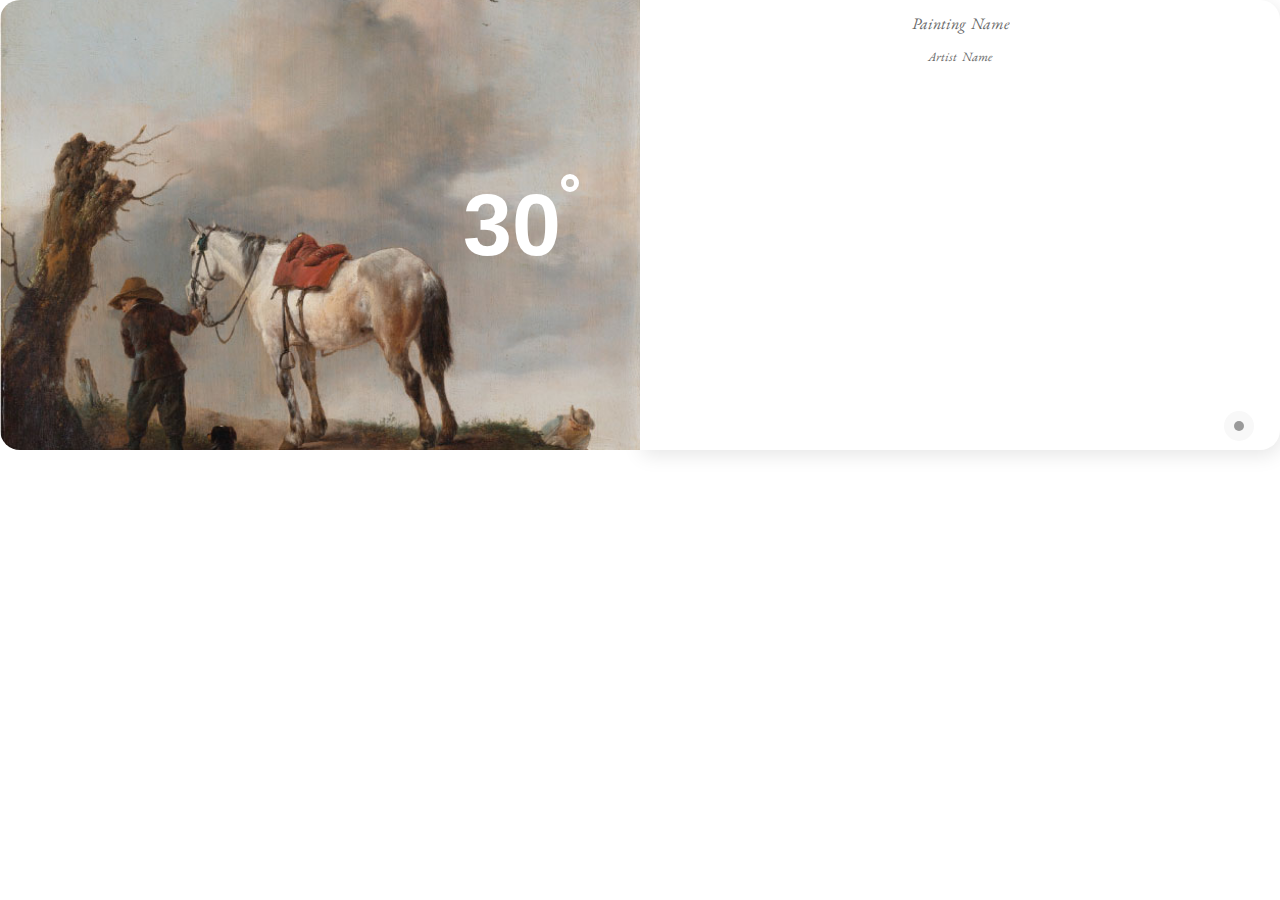
==== index.html @ 86afe218 "merged updates from Dennis" ====
<!DOCTYPE html>
<html lang="en">

<head>
	<meta charset="UTF-8">
	<meta name="viewport" content="width=device-width, initial-scale=1.0">
	<meta http-equiv="X-UA-Compatible" content="ie=edge">
	<link href="https://fonts.googleapis.com/css?family=EB+Garamond:400i,500" rel="stylesheet">
	<link rel="stylesheet" href="styles/style.css">
	<title>Project 4</title>
</head>

<body>
	<div class="super-container">
		<div class="app-container">
			<div class="temp-bg"></div>
			<!-- displaying the temp -->
			<div class="disp-temp">
				<h1>30</h1>
				<div class="degree"></div>
			</div>
			<!-- painting goes in here -->
			<div class="painting-container">
				<div class="painting"></div>
			</div>
			<div class="info">	
				<!-- painting info -->
				<div class="info-painting">
					<h2>Painting Name</h2>
					<h3>Artist Name</h3>
				</div>
				<!-- weather info -->
				<ul class="info-weather">
					<li>February 23, 2019</li>
					<li>Location: City</li>
					<li>Condition: Clouds</li>
				</ul>
			</div>
			<button>
				<div class="music"></div>
			</button>
		</div>
	</div>
		






	<script src='https://code.jquery.com/jquery-3.2.1.min.js' integrity='sha256-hwg4gsxgFZhOsEEamdOYGBf13FyQuiTwlAQgxVSNgt4='
		crossorigin='anonymous'></script>
	<script src="scripts/script.js"></script>
</body>

</html>
---- styles/style.css ----
article, aside, details, figcaption, figure, footer, header, hgroup, nav, section, summary {
  display: block; }

audio, canvas, video {
  display: inline-block; }

audio:not([controls]) {
  display: none;
  height: 0; }

[hidden] {
  display: none; }

html {
  font-family: sans-serif;
  -webkit-text-size-adjust: 100%;
  -ms-text-size-adjust: 100%; }

a:focus {
  outline: thin dotted; }

a:active, a:hover {
  outline: 0; }

h1 {
  font-size: 2em; }

abbr[title] {
  border-bottom: 1px dotted; }

b, strong {
  font-weight: 700; }

dfn {
  font-style: italic; }

mark {
  background: #ff0;
  color: #000; }

code, kbd, pre, samp {
  font-family: monospace, serif;
  font-size: 1em; }

pre {
  white-space: pre-wrap;
  word-wrap: break-word; }

q {
  quotes: \201C \201D \2018 \2019; }

small {
  font-size: 80%; }

sub, sup {
  font-size: 75%;
  line-height: 0;
  position: relative;
  vertical-align: baseline; }

sup {
  top: -.5em; }

sub {
  bottom: -.25em; }

img {
  border: 0; }

svg:not(:root) {
  overflow: hidden; }

fieldset {
  border: 1px solid silver;
  margin: 0 2px;
  padding: .35em .625em .75em; }

button, input, select, textarea {
  font-family: inherit;
  font-size: 100%;
  margin: 0; }

button, input {
  line-height: normal; }

button, html input[type=button], input[type=reset], input[type=submit] {
  -webkit-appearance: button;
  cursor: pointer; }

button[disabled], input[disabled] {
  cursor: default; }

input[type=checkbox], input[type=radio] {
  -webkit-box-sizing: border-box;
  box-sizing: border-box;
  padding: 0; }

input[type=search] {
  -webkit-appearance: textfield;
  -moz-box-sizing: content-box;
  -webkit-box-sizing: content-box;
  box-sizing: content-box; }

input[type=search]::-webkit-search-cancel-button, input[type=search]::-webkit-search-decoration {
  -webkit-appearance: none; }

textarea {
  overflow: auto;
  vertical-align: top; }

table {
  border-collapse: collapse;
  border-spacing: 0; }

body, figure {
  margin: 0; }

legend, button::-moz-focus-inner, input::-moz-focus-inner {
  border: 0;
  padding: 0; }

.clearfix:after {
  visibility: hidden;
  display: block;
  font-size: 0;
  content: '';
  clear: both;
  height: 0; }

* {
  -moz-box-sizing: border-box;
  -webkit-box-sizing: border-box;
  box-sizing: border-box; }
<<<<<<< HEAD

body {
  font-size: 125%; }
=======

* {
  padding: 0;
  margin: 0; }

body {
  font-size: 125%; }

h2, h3, li {
  font-family: 'EB Garamond', serif;
  font-size: 1rem;
  font-weight: 400;
  font-style: italic;
  color: #666666;
  word-spacing: 2px; }

h3 {
  font-size: .8rem; }

ul {
  list-style: none; }

button {
  text-decoration: none; }
>>>>>>> 6c73885d5822d3c2f51e172c574285c97218c378

.super-container {
  width: 70%;
  max-width: 700px;
  height: 100vh;
  margin: 0 auto;
  display: -webkit-box;
  display: -ms-flexbox;
  display: flex;
  -webkit-box-align: center;
  -ms-flex-align: center;
  align-items: center; }

.app-container {
  margin: 2 auto;
  width: 100%;
  height: 450px;
  display: -webkit-box;
  display: -ms-flexbox;
  display: flex;
  -webkit-box-align: center;
  -ms-flex-align: center;
  align-items: center;
  position: relative;
<<<<<<< HEAD
  border-radius: 40px;
=======
>>>>>>> 6c73885d5822d3c2f51e172c574285c97218c378
  background: white; }

.painting-container {
  height: 100%;
  width: 100%; }

.painting {
  height: 450px;
  width: 50%;
  border-radius: 20px 0 0 20px;
  background: url(../assets/images/painting-1.jpg);
  background-size: cover;
  background-position: center;
  overflow: hidden;
  position: absolute;
  top: 0;
  left: 0;
  bottom: 0; }

.temp-bg {
  width: 50%;
  height: 125px;
  z-index: 10;
<<<<<<< HEAD
  background: rgba(0, 0, 0, 0.2);
=======
  background: rgba(0, 0, 0, 0.1);
>>>>>>> 6c73885d5822d3c2f51e172c574285c97218c378
  position: absolute; }

.disp-temp {
  text-align: center;
  width: 100%;
  top: 0;
  right: 0;
  bottom: 0;
  left: 0;
  z-index: 20; }

h1 {
  font-family: helvetica;
  font-size: 5.5rem;
  font-weight: 600;
  color: white;
  position: relative; }

h1::after {
  content: '';
  width: 8px;
  height: 8px;
  border: 5px solid white;
  border-radius: 50%;
  position: absolute; }

.info {
  height: 450px;
  width: 50%;
  border-radius: 0 20px 20px 0;
  -webkit-box-shadow: 2px 5px 20px #e6e6e6;
  box-shadow: 2px 5px 20px #e6e6e6;
  position: absolute;
  top: 0;
  right: 0;
<<<<<<< HEAD
  bottom: 0; }
=======
  bottom: 0;
  display: -webkit-box;
  display: -ms-flexbox;
  display: flex;
  -webkit-box-align: center;
  -ms-flex-align: center;
  align-items: center;
  -webkit-box-pack: center;
  -ms-flex-pack: center;
  justify-content: center;
  cursor: pointer; }

.info-painting,
.info-weather {
  display: -webkit-box;
  display: -ms-flexbox;
  display: flex;
  -webkit-box-orient: vertical;
  -webkit-box-direction: normal;
  -ms-flex-flow: column;
  flex-flow: column;
  -webkit-box-pack: justify;
  -ms-flex-pack: justify;
  justify-content: space-between; }

.info-painting {
  text-align: center;
  height: 44px; }

.info-weather {
  height: 85px;
  display: none; }
  .info-weather li {
    font-size: .85rem; }

button {
  height: 30px;
  width: 30px;
  border: none;
  border-radius: 50%;
  position: absolute;
  bottom: 2%;
  right: 2%;
  z-index: 30;
  background: #f8f8f8;
  cursor: pointer;
  -webkit-transition: all 1s ease;
  -o-transition: all 1s ease;
  transition: all 1s ease; }
  button .music {
    height: 10px;
    width: 10px;
    margin: 0 auto;
    background: #9a9a9a;
    border-radius: 50%;
    -webkit-transition: all 1s ease;
    -o-transition: all 1s ease;
    transition: all 1s ease; }

button:hover .music {
  background: #e6e6e6; }

@media (max-width: 600px) {
  .app-container {
    border-radius: 20px;
    height: 550px; }
  .painting {
    width: 100%;
    height: 550px;
    border-radius: 20px;
    -webkit-box-shadow: 2px 5px 20px grey;
    box-shadow: 2px 5px 20px grey;
    top: 0;
    right: 0;
    bottom: 0;
    left: 0; }
  .info {
    display: none; }
  button {
    display: none; } }
>>>>>>> 6c73885d5822d3c2f51e172c574285c97218c378
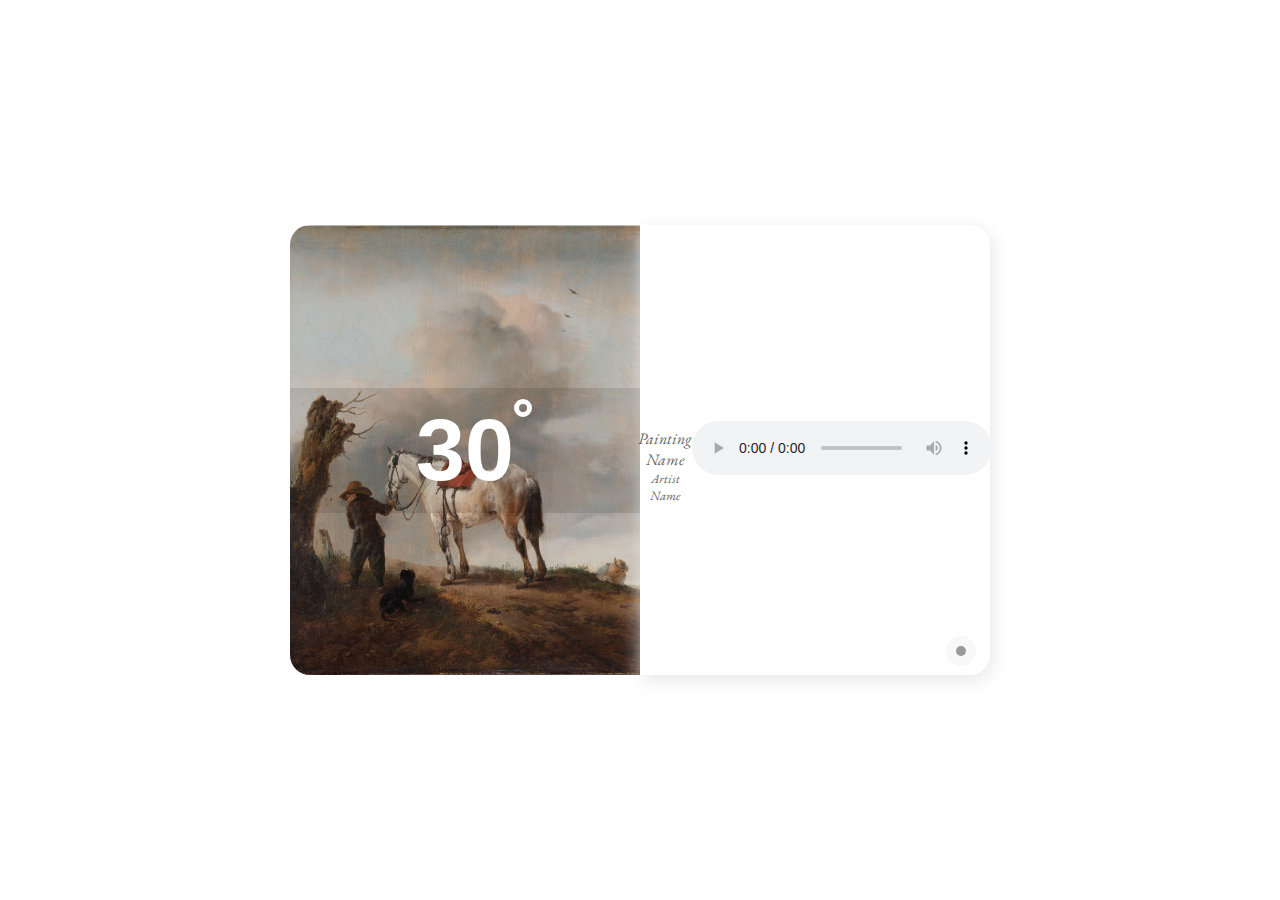
==== commit dffc495b: "Merge pull request #9 from alexandershindennisoba/shinBranch" ====
--- a/index.html
+++ b/index.html
@@ -29,13 +29,30 @@
 					<h2>Painting Name</h2>
 					<h3>Artist Name</h3>
 				</div>
-				<!-- weather info -->
-				<ul class="info-weather">
-					<li>February 23, 2019</li>
-					<li>Location: City</li>
-					<li>Condition: Clouds</li>
-				</ul>
-			</div>
+
+				<!-- audio container -->
+				<div class="audio-container">
+					<audio class="audioPlayer" controls autoplay preload="none">
+						Your browser doesn't support the HTML5 audio element.
+					</audio>
+					<ul class="playlist">
+						<li><a href="audio/01 Vivaldi_ Violin Concerto In E, Op. 8_1, RV 269, _The Four Seasons (Spring)_ - 1. Allegro.m4a"></a></li>
+						<li><a href="audio/06 Vivaldi_ Violin Concerto In G Minor, Op. 8_2, RV 315, _The Four Seasons (Summer)_ - 3. Presto.m4a"></a></li>
+						<li><a
+						href="audio/09 Vivaldi_ Violin Concerto In F, Op. 8_3, RV 293, _The Four Seasons (Autumn)_ - 3. Allegro.m4a"></a>
+						</li>
+						<li><a href="audio/11 Vivaldi_ Violin Concerto In F Minor, Op. 8_4, RV 297, _The Four Seasons (Winter)_ - 2. Largo.m4a"></a>
+						</li>
+					</ul>
+				</div>
+				
+			<!-- weather info -->
+			<ul class="info-weather">
+				<li>February 23, 2019</li>
+				<li>Location: City</li>
+				<li>Condition: Clouds</li>
+			</ul>
+		</div>
 			<button>
 				<div class="music"></div>
 			</button>
--- a/styles/style.css
+++ b/styles/style.css
@@ -131,11 +131,6 @@
   -moz-box-sizing: border-box;
   -webkit-box-sizing: border-box;
   box-sizing: border-box; }
-<<<<<<< HEAD
-
-body {
-  font-size: 125%; }
-=======
 
 * {
   padding: 0;
@@ -157,10 +152,6 @@
 
 ul {
   list-style: none; }
-
-button {
-  text-decoration: none; }
->>>>>>> 6c73885d5822d3c2f51e172c574285c97218c378
 
 .super-container {
   width: 70%;
@@ -185,10 +176,6 @@
   -ms-flex-align: center;
   align-items: center;
   position: relative;
-<<<<<<< HEAD
-  border-radius: 40px;
-=======
->>>>>>> 6c73885d5822d3c2f51e172c574285c97218c378
   background: white; }
 
 .painting-container {
@@ -212,11 +199,7 @@
   width: 50%;
   height: 125px;
   z-index: 10;
-<<<<<<< HEAD
-  background: rgba(0, 0, 0, 0.2);
-=======
   background: rgba(0, 0, 0, 0.1);
->>>>>>> 6c73885d5822d3c2f51e172c574285c97218c378
   position: absolute; }
 
 .disp-temp {
@@ -252,9 +235,6 @@
   position: absolute;
   top: 0;
   right: 0;
-<<<<<<< HEAD
-  bottom: 0; }
-=======
   bottom: 0;
   display: -webkit-box;
   display: -ms-flexbox;
@@ -317,6 +297,9 @@
 button:hover .music {
   background: #e6e6e6; }
 
+.playlist li a {
+  display: none; }
+
 @media (max-width: 600px) {
   .app-container {
     border-radius: 20px;
@@ -335,4 +318,3 @@
     display: none; }
   button {
     display: none; } }
->>>>>>> 6c73885d5822d3c2f51e172c574285c97218c378
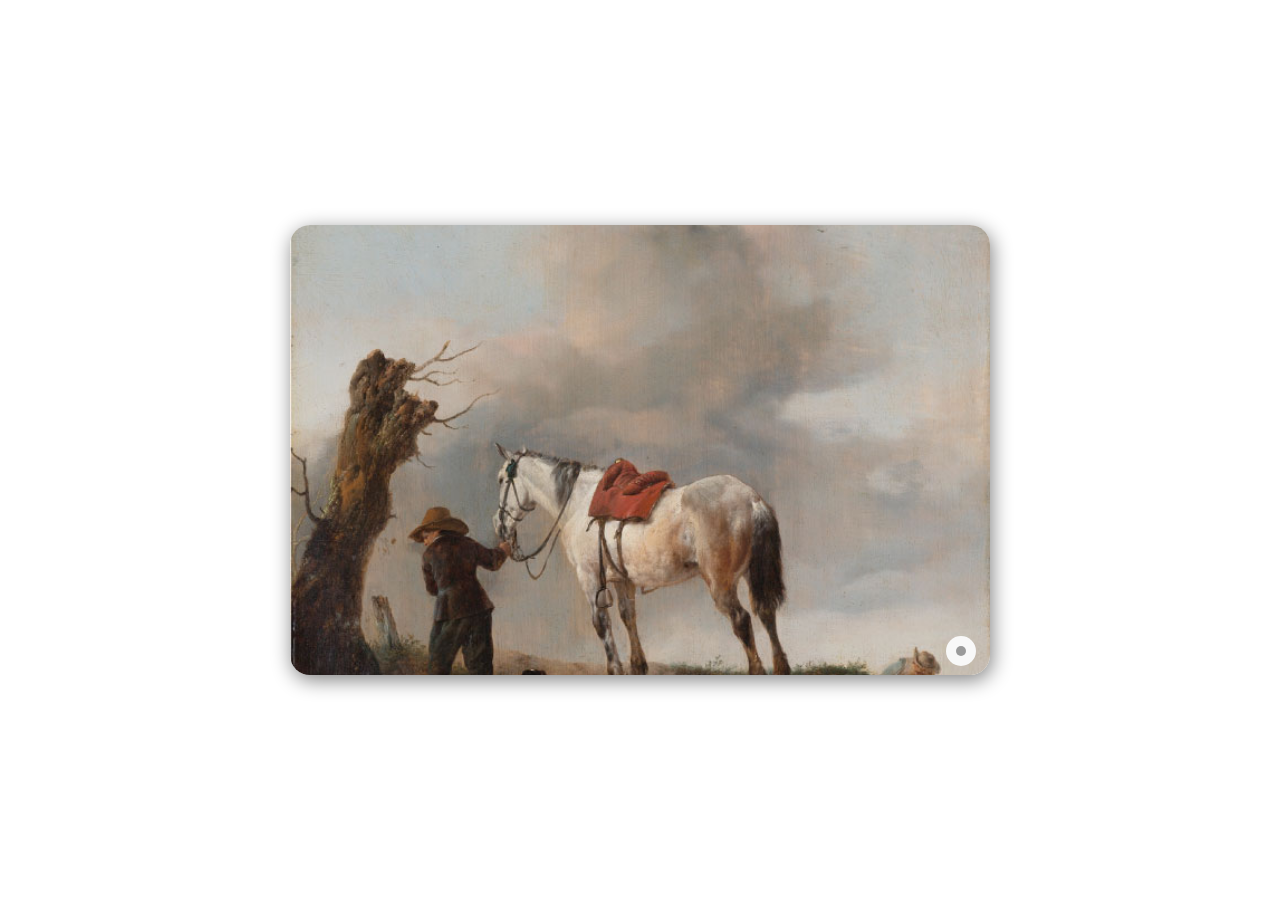
==== commit 92ec840a: "Added a few transitions" ====
--- a/index.html
+++ b/index.html
@@ -14,9 +14,11 @@
 	<div class="super-container">
 		<div class="app-container">
 			<div class="temp-bg"></div>
+			<div class="search"></div>
+			<input type="text" class="search-bar" placeholder="Enter City">
 			<!-- displaying the temp -->
 			<div class="disp-temp">
-				<h1>30</h1>
+				<h1 class="temp">30</h1>
 				<div class="degree"></div>
 			</div>
 			<!-- painting goes in here -->
@@ -29,33 +31,32 @@
 					<h2>Painting Name</h2>
 					<h3>Artist Name</h3>
 				</div>
-
-				<!-- audio container -->
-				<div class="audio-container">
-					<audio class="audioPlayer" controls autoplay preload="none">
-						Your browser doesn't support the HTML5 audio element.
-					</audio>
-					<ul class="playlist">
-						<li><a href="audio/01 Vivaldi_ Violin Concerto In E, Op. 8_1, RV 269, _The Four Seasons (Spring)_ - 1. Allegro.m4a"></a></li>
-						<li><a href="audio/06 Vivaldi_ Violin Concerto In G Minor, Op. 8_2, RV 315, _The Four Seasons (Summer)_ - 3. Presto.m4a"></a></li>
-						<li><a
-						href="audio/09 Vivaldi_ Violin Concerto In F, Op. 8_3, RV 293, _The Four Seasons (Autumn)_ - 3. Allegro.m4a"></a>
-						</li>
-						<li><a href="audio/11 Vivaldi_ Violin Concerto In F Minor, Op. 8_4, RV 297, _The Four Seasons (Winter)_ - 2. Largo.m4a"></a>
-						</li>
-					</ul>
-				</div>
+				<!-- weather info -->
+				<ul class="info-weather">
+					<li>February 23, 2019</li>
+					<li>Location: City</li>
+					<li>Condition: Clouds</li>
+				</ul>
 				
-			<!-- weather info -->
-			<ul class="info-weather">
-				<li>February 23, 2019</li>
-				<li>Location: City</li>
-				<li>Condition: Clouds</li>
-			</ul>
-		</div>
+			</div>
+			
 			<button>
 				<div class="music"></div>
 			</button>
+		</div>
+		<!-- audio container -->
+		<div class="audio-container">
+			<audio class="audioPlayer" controls autoplay preload="none">
+				Your browser doesn't support the HTML5 audio element.
+			</audio>
+			<ul class="playlist">
+				<li><a href="audio/01 Vivaldi_ Violin Concerto In E, Op. 8_1, RV 269, _The Four Seasons (Spring)_ - 1. Allegro.m4a"></a></li>
+				<li><a href="audio/06 Vivaldi_ Violin Concerto In G Minor, Op. 8_2, RV 315, _The Four Seasons (Summer)_ - 3. Presto.m4a"></a></li>
+				<li><a href="audio/09 Vivaldi_ Violin Concerto In F, Op. 8_3, RV 293, _The Four Seasons (Autumn)_ - 3. Allegro.m4a"></a>
+				</li>
+				<li><a href="audio/11 Vivaldi_ Violin Concerto In F Minor, Op. 8_4, RV 297, _The Four Seasons (Winter)_ - 2. Largo.m4a"></a>
+				</li>
+			</ul>
 		</div>
 	</div>
 		
--- a/styles/style.css
+++ b/styles/style.css
@@ -139,6 +139,9 @@
 body {
   font-size: 125%; }
 
+input {
+  border: none; }
+
 h2, h3, li {
   font-family: 'EB Garamond', serif;
   font-size: 1rem;
@@ -152,6 +155,12 @@
 
 ul {
   list-style: none; }
+
+.disp-none {
+  display: none; }
+
+.disp-none {
+  display: block; }
 
 .super-container {
   width: 70%;
@@ -161,6 +170,9 @@
   display: -webkit-box;
   display: -ms-flexbox;
   display: flex;
+  -webkit-box-pack: center;
+  -ms-flex-pack: center;
+  justify-content: center;
   -webkit-box-align: center;
   -ms-flex-align: center;
   align-items: center; }
@@ -172,11 +184,54 @@
   display: -webkit-box;
   display: -ms-flexbox;
   display: flex;
+  border-radius: 20px;
   -webkit-box-align: center;
   -ms-flex-align: center;
   align-items: center;
   position: relative;
-  background: white; }
+  background: white;
+  -webkit-box-shadow: 2px 5px 20px gray;
+  box-shadow: 2px 5px 20px gray; }
+
+.app-container:hover .search-bar {
+  width: 30%; }
+
+.search-bar {
+  height: 40px;
+  width: 0%;
+  font-family: 'EB Garamond', serif;
+  font-size: 1.1rem;
+  font-weight: 400;
+  color: black;
+  font-style: italic;
+  text-align: center;
+  letter-spacing: 1px;
+  border-radius: 25px;
+  margin: 0 auto;
+  position: absolute;
+  left: 0;
+  right: 0;
+  z-index: 100;
+  opacity: .7;
+  -webkit-transition: all 1s ease;
+  -o-transition: all 1s ease;
+  transition: all 1s ease; }
+
+.search-bar::-webkit-input-placeholder {
+  text-align: center;
+  margin: 0 auto; }
+
+.search-bar:-ms-input-placeholder {
+  text-align: center;
+  margin: 0 auto; }
+
+.search-bar::-ms-input-placeholder {
+  text-align: center;
+  margin: 0 auto; }
+
+.search-bar::placeholder {
+  text-align: center;
+  margin: 0 auto; }
 
 .painting-container {
   height: 100%;
@@ -184,8 +239,8 @@
 
 .painting {
   height: 450px;
-  width: 50%;
-  border-radius: 20px 0 0 20px;
+  width: 100%;
+  border-radius: 20px 20px 20px 20px;
   background: url(../assets/images/painting-1.jpg);
   background-size: cover;
   background-position: center;
@@ -197,10 +252,11 @@
 
 .temp-bg {
   width: 50%;
-  height: 125px;
+  height: 155px;
   z-index: 10;
   background: rgba(0, 0, 0, 0.1);
-  position: absolute; }
+  position: absolute;
+  display: none; }
 
 .disp-temp {
   text-align: center;
@@ -211,12 +267,13 @@
   left: 0;
   z-index: 20; }
 
-h1 {
+.temp {
   font-family: helvetica;
   font-size: 5.5rem;
   font-weight: 600;
   color: white;
-  position: relative; }
+  position: relative;
+  display: none; }
 
 h1::after {
   content: '';
@@ -230,6 +287,7 @@
   height: 450px;
   width: 50%;
   border-radius: 0 20px 20px 0;
+  background: white;
   -webkit-box-shadow: 2px 5px 20px #e6e6e6;
   box-shadow: 2px 5px 20px #e6e6e6;
   position: absolute;
@@ -245,7 +303,9 @@
   -webkit-box-pack: center;
   -ms-flex-pack: center;
   justify-content: center;
-  cursor: pointer; }
+  cursor: pointer;
+  display: none;
+  z-index: 40; }
 
 .info-painting,
 .info-weather {
@@ -262,7 +322,8 @@
 
 .info-painting {
   text-align: center;
-  height: 44px; }
+  height: 44px;
+  width: 80%; }
 
 .info-weather {
   height: 85px;
@@ -299,6 +360,22 @@
 
 .playlist li a {
   display: none; }
+
+.audio-container {
+  display: table;
+  position: absolute;
+  bottom: 0;
+  left: 0;
+  right: 0;
+  width: 100%;
+  margin: 0 auto;
+  border: 1px solid red;
+  background: white;
+  visibility: hidden; }
+
+.audio-player {
+  display: table;
+  margin: 0 auto; }
 
 @media (max-width: 600px) {
   .app-container {
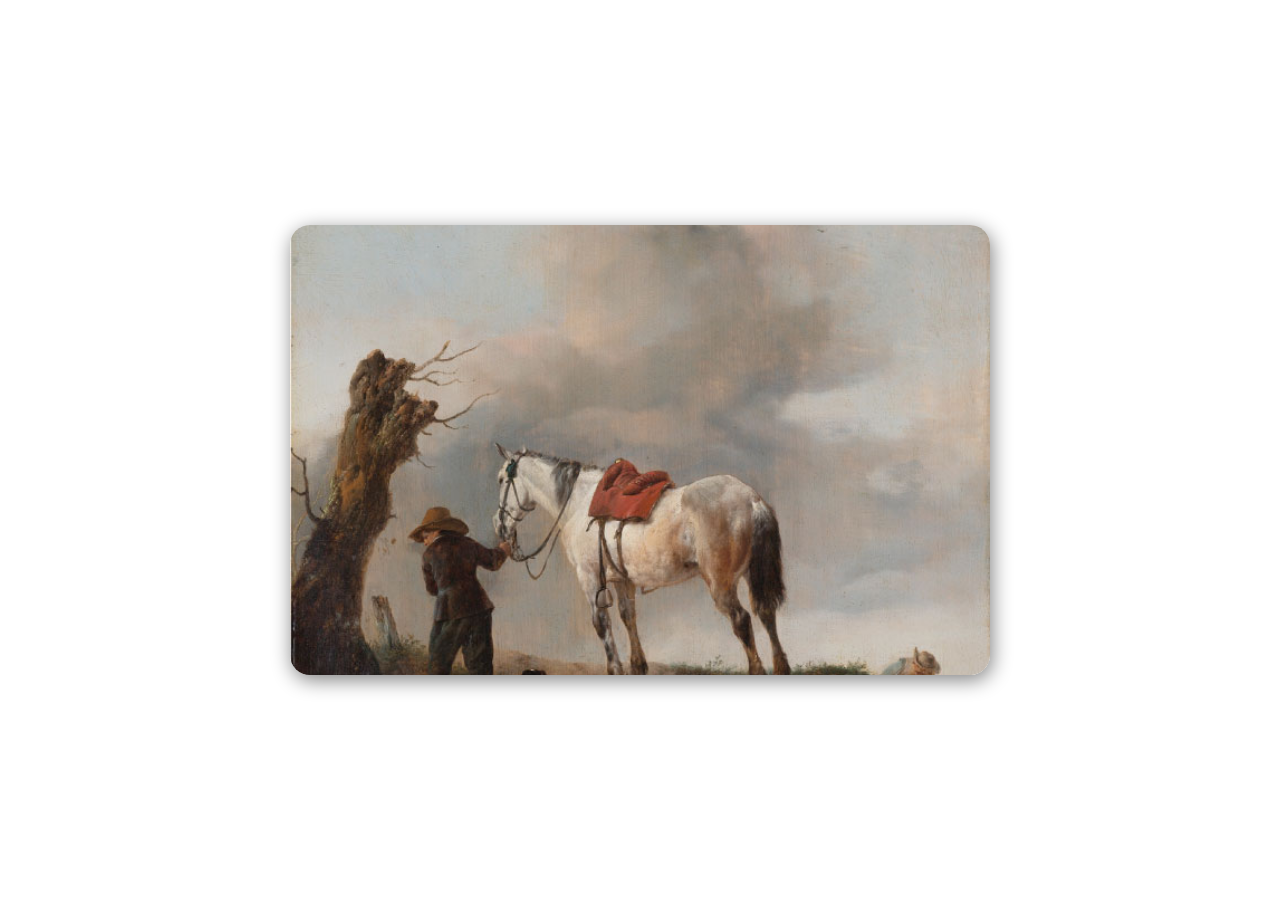
==== commit faef3115: "Added Music lol" ====
--- a/index.html
+++ b/index.html
@@ -6,62 +6,60 @@
 	<meta name="viewport" content="width=device-width, initial-scale=1.0">
 	<meta http-equiv="X-UA-Compatible" content="ie=edge">
 	<link href="https://fonts.googleapis.com/css?family=EB+Garamond:400i,500" rel="stylesheet">
+	<link rel="stylesheet" href="https://cdnjs.cloudflare.com/ajax/libs/animate.css/3.7.0/animate.min.css">
 	<link rel="stylesheet" href="styles/style.css">
 	<title>Project 4</title>
 </head>
 
 <body>
+	
 	<div class="super-container">
 		<div class="app-container">
+			
 			<div class="temp-bg"></div>
-			<div class="search"></div>
-			<input type="text" class="search-bar" placeholder="Enter City">
+			<div class="con">
+				<form action="#" class="search-container">
+					<input type="text" class="search-bar" placeholder="Where to?">
+				</form>
+			</div>
 			<!-- displaying the temp -->
 			<div class="disp-temp">
-				<h1 class="temp">30</h1>
+				<h1 class="temp"></h1>
 				<div class="degree"></div>
 			</div>
 			<!-- painting goes in here -->
 			<div class="painting-container">
+				<div class="painting-2"></div>
 				<div class="painting"></div>
 			</div>
-			<div class="info">	
-				<!-- painting info -->
-				<div class="info-painting">
-					<h2>Painting Name</h2>
-					<h3>Artist Name</h3>
+			<div class="info-container">
+				<div class="info">	
+					<!-- painting info -->
+					<div class="info-painting">
+						<h2>Painting Name</h2>
+						<div class="decor"></div>
+						<h3>Artist Name</h3>
+					</div>
+					<!-- weather info -->
+					<ul class="info-weather">
+						<li>February 24, 2019</li>
+						<li class="city">Location: City</li>
+						<li class="condition">Condition: Clouds</li>
+					</ul>
 				</div>
-				<!-- weather info -->
-				<ul class="info-weather">
-					<li>February 23, 2019</li>
-					<li>Location: City</li>
-					<li>Condition: Clouds</li>
-				</ul>
-				
 			</div>
-			
-			<button>
-				<div class="music"></div>
-			</button>
 		</div>
-		<!-- audio container -->
-		<div class="audio-container">
-			<audio class="audioPlayer" controls autoplay preload="none">
-				Your browser doesn't support the HTML5 audio element.
-			</audio>
-			<ul class="playlist">
-				<li><a href="audio/01 Vivaldi_ Violin Concerto In E, Op. 8_1, RV 269, _The Four Seasons (Spring)_ - 1. Allegro.m4a"></a></li>
-				<li><a href="audio/06 Vivaldi_ Violin Concerto In G Minor, Op. 8_2, RV 315, _The Four Seasons (Summer)_ - 3. Presto.m4a"></a></li>
-				<li><a href="audio/09 Vivaldi_ Violin Concerto In F, Op. 8_3, RV 293, _The Four Seasons (Autumn)_ - 3. Allegro.m4a"></a>
-				</li>
-				<li><a href="audio/11 Vivaldi_ Violin Concerto In F Minor, Op. 8_4, RV 297, _The Four Seasons (Winter)_ - 2. Largo.m4a"></a>
-				</li>
-			</ul>
-		</div>
+		<button>
+			<div class="music"></div>
+		</button>
 	</div>
+	
 		
 
-
+		<audio id="audio-1" src="audio/01 Vivaldi_ Violin Concerto In E, Op. 8_1, RV 269, _The Four Seasons (Spring)_ - 1. Allegro.m4a"></audio>
+		<audio id="audio-2" src="audio/06 Vivaldi_ Violin Concerto In G Minor, Op. 8_2, RV 315, _The Four Seasons (Summer)_ - 3. Presto.m4a"></audio>
+		<audio id="audio-3"src="audio/09 Vivaldi_ Violin Concerto In F, Op. 8_3, RV 293, _The Four Seasons (Autumn)_ - 3. Allegro.m4a"></audio>
+		<audio id="audio-4" src="audio/11 Vivaldi_ Violin Concerto In F Minor, Op. 8_4, RV 297, _The Four Seasons (Winter)_ - 2. Largo.m4a"></audio>
 
 
 
--- a/styles/style.css
+++ b/styles/style.css
@@ -194,7 +194,33 @@
   box-shadow: 2px 5px 20px gray; }
 
 .app-container:hover .search-bar {
-  width: 30%; }
+  width: 50%; }
+
+.con {
+  position: absolute;
+  left: 0;
+  bottom: 0;
+  width: 100%;
+  height: 100%;
+  display: -webkit-box;
+  display: -ms-flexbox;
+  display: flex;
+  -ms-flex-line-pack: center;
+  align-content: center;
+  z-index: 100; }
+
+.con-class {
+  width: 50%; }
+
+.search-container {
+  height: 100%;
+  width: 100%;
+  display: -webkit-box;
+  display: -ms-flexbox;
+  display: flex;
+  -webkit-box-align: center;
+  -ms-flex-align: center;
+  align-items: center; }
 
 .search-bar {
   height: 40px;
@@ -213,9 +239,12 @@
   right: 0;
   z-index: 100;
   opacity: .7;
-  -webkit-transition: all 1s ease;
-  -o-transition: all 1s ease;
-  transition: all 1s ease; }
+  -webkit-transition: all .5s ease;
+  -o-transition: all .5s ease;
+  transition: all .5s ease; }
+
+.search-bottom {
+  bottom: 40px; }
 
 .search-bar::-webkit-input-placeholder {
   text-align: center;
@@ -236,6 +265,9 @@
 .painting-container {
   height: 100%;
   width: 100%; }
+
+.painting-container-width {
+  width: 50%; }
 
 .painting {
   height: 450px;
@@ -250,6 +282,37 @@
   left: 0;
   bottom: 0; }
 
+.painting-2 {
+  height: 450px;
+  width: 100%;
+  border-radius: 20px 20px 20px 20px;
+  background: url(../assets/images/preview.jpg);
+  background-size: cover;
+  background-position: center;
+  overflow: hidden;
+  position: absolute;
+  top: 0;
+  left: 0;
+  bottom: 0;
+  -webkit-transition: all 1s ease;
+  -o-transition: all 1s ease;
+  transition: all 1s ease; }
+
+.painting-left {
+  width: 50%;
+  border-radius: 20px 0 0 20px; }
+
+.new-image {
+  width: 100%;
+  position: absolute;
+  overflow: hidden;
+  top: 0;
+  left: 0;
+  right: 0;
+  z-index: 30;
+  border: 1px solid red;
+  border-radius: 20px; }
+
 .temp-bg {
   width: 50%;
   height: 155px;
@@ -261,10 +324,6 @@
 .disp-temp {
   text-align: center;
   width: 100%;
-  top: 0;
-  right: 0;
-  bottom: 0;
-  left: 0;
   z-index: 20; }
 
 .temp {
@@ -274,6 +333,12 @@
   color: white;
   position: relative;
   display: none; }
+
+.decor {
+  margin: 4px auto;
+  width: 50%;
+  height: 2px;
+  background: #e6e6e6; }
 
 h1::after {
   content: '';
@@ -283,7 +348,7 @@
   border-radius: 50%;
   position: absolute; }
 
-.info {
+.info-container {
   height: 450px;
   width: 50%;
   border-radius: 0 20px 20px 0;
@@ -294,6 +359,16 @@
   top: 0;
   right: 0;
   bottom: 0;
+  z-index: 40;
+  display: none; }
+
+.info {
+  height: 100%;
+  width: 100%;
+  border-radius: 0 20px 20px 0;
+  background: white;
+  -webkit-box-shadow: 2px 5px 20px #e6e6e6;
+  box-shadow: 2px 5px 20px #e6e6e6;
   display: -webkit-box;
   display: -ms-flexbox;
   display: flex;
@@ -304,8 +379,7 @@
   -ms-flex-pack: center;
   justify-content: center;
   cursor: pointer;
-  display: none;
-  z-index: 40; }
+  z-index: 45; }
 
 .info-painting,
 .info-weather {
@@ -322,41 +396,48 @@
 
 .info-painting {
   text-align: center;
-  height: 44px;
+  min-height: 70px;
+  max-height: 100;
   width: 80%; }
 
 .info-weather {
   height: 85px;
+  -webkit-box-pack: justify;
+  -ms-flex-pack: justify;
+  justify-content: space-between;
+  text-align: center;
   display: none; }
   .info-weather li {
-    font-size: .85rem; }
+    font-size: .85rem;
+    padding: 5px 0; }
 
 button {
-  height: 30px;
-  width: 30px;
+  height: 20px;
+  width: 20px;
   border: none;
   border-radius: 50%;
   position: absolute;
-  bottom: 2%;
-  right: 2%;
-  z-index: 30;
-  background: #f8f8f8;
+  bottom: 3%;
+  right: 5%;
+  z-index: 50;
+  opacity: 0;
+  background: #e6e6e6;
   cursor: pointer;
   -webkit-transition: all 1s ease;
   -o-transition: all 1s ease;
   transition: all 1s ease; }
   button .music {
-    height: 10px;
-    width: 10px;
+    height: 5px;
+    width: 5px;
     margin: 0 auto;
     background: #9a9a9a;
-    border-radius: 50%;
-    -webkit-transition: all 1s ease;
-    -o-transition: all 1s ease;
-    transition: all 1s ease; }
+    border-radius: 50%; }
 
 button:hover .music {
   background: #e6e6e6; }
+
+.button-opacity {
+  opacity: 1; }
 
 .playlist li a {
   display: none; }
@@ -391,7 +472,20 @@
     right: 0;
     bottom: 0;
     left: 0; }
+  .painting-2 {
+    height: 550px; }
   .info {
     display: none; }
   button {
-    display: none; } }
+    display: none; }
+  .info-container {
+    background: none;
+    -webkit-box-shadow: none;
+    box-shadow: none; }
+  .con {
+    width: 100%; } }
+
+.display-flex {
+  display: -webkit-box;
+  display: -ms-flexbox;
+  display: flex; }
